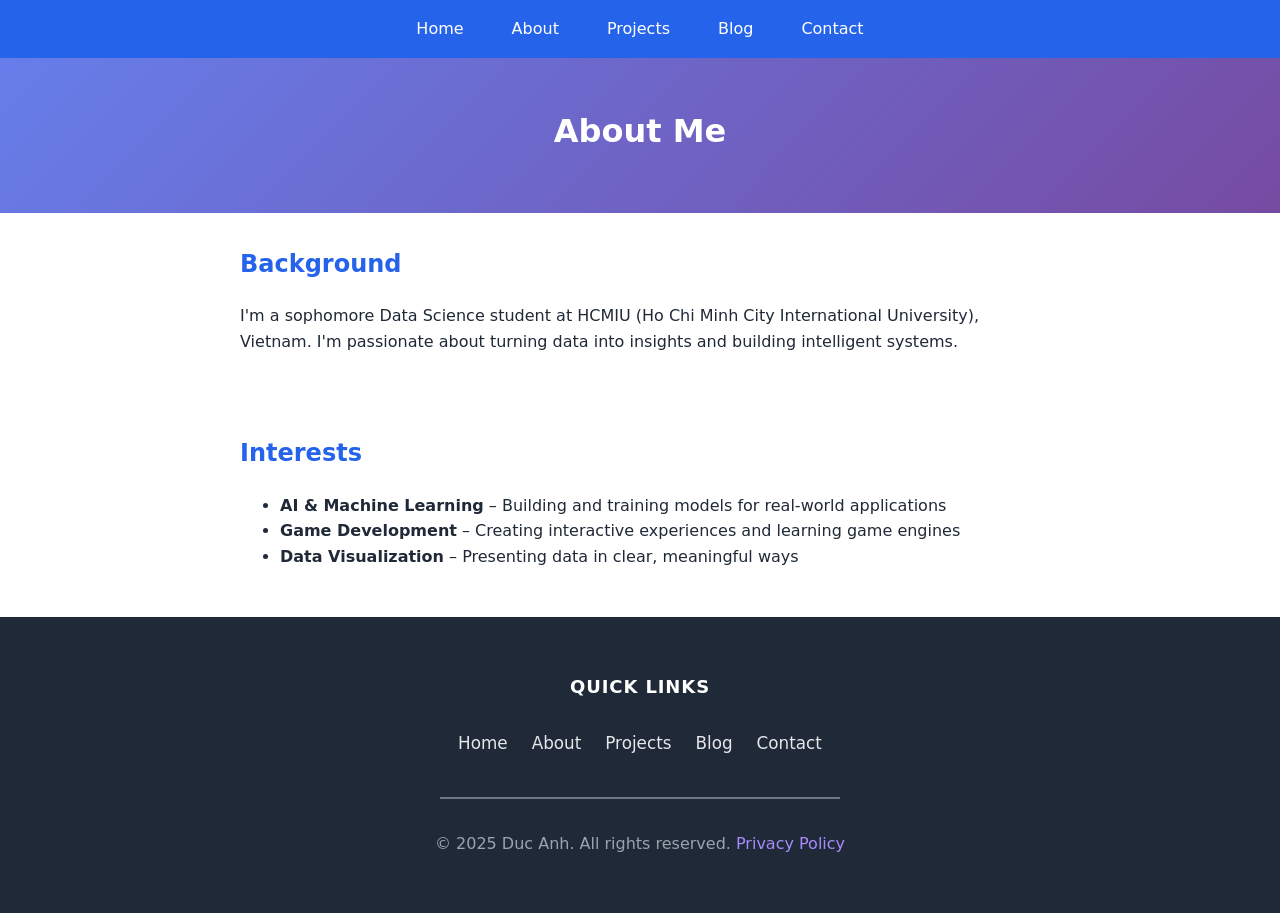
==== about.html @ 8f4af51a "Add portfolio site pages, styles, and requirements update Made-with: Cursor" ====
<!DOCTYPE html>
<html lang="en">
<head>
    <meta charset="UTF-8">
    <meta name="viewport" content="width=device-width, initial-scale=1.0">
    <meta name="description" content="About Duc Anh - Data Science student, background and interests">
    <title>About | Duc Anh</title>
    <link rel="stylesheet" href="css/style.css">
</head>
<body>
    <header>
        <nav aria-label="Main navigation">
            <ul>
                <li><a href="index.html">Home</a></li>
                <li><a href="about.html">About</a></li>
                <li><a href="projects.html">Projects</a></li>
                <li><a href="blog.html">Blog</a></li>
                <li><a href="contact.html">Contact</a></li>
            </ul>
        </nav>
    </header>
    <main>
        <section class="page-header" aria-labelledby="about-heading">
            <h1 id="about-heading">About Me</h1>
        </section>
        <section class="content-section" aria-labelledby="background-heading">
            <h2 id="background-heading">Background</h2>
            <p>I'm a sophomore Data Science student at HCMIU (Ho Chi Minh City International University), Vietnam. I'm passionate about turning data into insights and building intelligent systems.</p>
        </section>
        <section class="content-section" aria-labelledby="interests-heading">
            <h2 id="interests-heading">Interests</h2>
            <ul>
                <li><strong>AI & Machine Learning</strong> – Building and training models for real-world applications</li>
                <li><strong>Game Development</strong> – Creating interactive experiences and learning game engines</li>
                <li><strong>Data Visualization</strong> – Presenting data in clear, meaningful ways</li>
            </ul>
        </section>
    </main>
    <footer>
        <p class="footer-title">Quick Links</p>
        <div class="footer-links">
            <a href="index.html">Home</a>
            <a href="about.html">About</a>
            <a href="projects.html">Projects</a>
            <a href="blog.html">Blog</a>
            <a href="contact.html">Contact</a>
        </div>
        <hr class="footer-divider">
        <p class="footer-copy">&copy; 2025 Duc Anh. All rights reserved. <a href="policy.html">Privacy Policy</a></p>
    </footer>
</body>
</html>
---- css/style.css ----
/* ==========================================================================
   Duc Anh Portfolio - Refactored Styles
   Structure: Variables | Base | Layout | Components | Responsive
   ========================================================================== */

/* --------------------------------------------------------------------------
   1. CSS Variables
   -------------------------------------------------------------------------- */
:root {
  --color-primary: #2563eb;
  --color-accent: #7c3aed;
  --color-accent-dark: #6d28d9;
  --color-accent-light: #a78bfa;
  --color-text: #1f2937;
  --color-text-muted: #6b7280;
  --color-text-light: #9ca3af;
  --color-bg: #ffffff;
  --color-bg-muted: #f9fafb;
  --color-bg-soft: #fafafa;
  --color-bg-border: #f3f4f6;
  --color-border: #e5e7eb;
  --color-footer: #e5e7eb;
  --font-size-base: 16px;
  --font-size-sm: 0.9rem;
  --font-size-xs: 0.8rem;
  --radius-sm: 0.25rem;
  --radius-md: 0.5rem;
  --radius-lg: 1rem;
  --shadow-sm: 0 1px 3px rgba(0, 0, 0, 0.1);
  --shadow-md: 0 4px 6px -1px rgba(0, 0, 0, 0.1), 0 2px 4px -2px rgba(0, 0, 0, 0.1);
  --shadow-accent: 0 1px 3px rgba(124, 58, 237, 0.3);
  --gradient-hero: linear-gradient(135deg, #667eea 0%, #764ba2 100%);
}

/* --------------------------------------------------------------------------
   2. Base
   -------------------------------------------------------------------------- */
body {
  font-family: system-ui, sans-serif;
  font-size: var(--font-size-base);
  color: var(--color-text);
  line-height: 1.6;
  margin: 0;
  min-height: 100vh;
  display: flex;
  flex-direction: column;
}

main {
  flex: 1;
}

/* --------------------------------------------------------------------------
   3. Layout - Header & Navigation
   -------------------------------------------------------------------------- */
header {
  position: sticky;
  top: 0;
  z-index: 1000;
  background: var(--color-primary);
  padding: 1rem 2rem;
}

nav ul {
  list-style: none;
  margin: 0;
  padding: 0;
  display: flex;
  flex-wrap: wrap;
  gap: 1rem;
  justify-content: center;
}

nav a {
  color: white;
  text-decoration: none;
  padding: 0.5rem 1rem;
}

nav a:hover,
nav a:focus {
  text-decoration: underline;
  outline: 2px solid white;
}

/* --------------------------------------------------------------------------
   4. Layout - Footer
   -------------------------------------------------------------------------- */
footer {
  margin-top: auto;
  padding: 3.5rem 2rem;
  background: var(--color-text);
  color: var(--color-footer);
  text-align: center;
}

.footer-title {
  font-size: 1.125rem;
  font-weight: 600;
  color: white;
  margin: 0 0 1.25rem;
  letter-spacing: 0.05em;
  text-transform: uppercase;
}

.footer-links {
  list-style: none;
  margin: 0 0 2rem;
  padding: 0;
  display: flex;
  flex-wrap: wrap;
  gap: 1.5rem;
  justify-content: center;
}

.footer-links a {
  color: var(--color-footer);
  text-decoration: none;
  font-size: 1.05rem;
  padding: 0.5rem 0;
  font-weight: 500;
}

.footer-links a:hover,
.footer-links a:focus {
  color: white;
  text-decoration: underline;
  outline: 2px solid var(--color-footer);
}

.footer-divider,
hr.footer-divider {
  border: none;
  width: 80%;
  max-width: 400px;
  height: 2px;
  background: rgba(229, 231, 235, 0.4);
  margin: 0 auto 2rem;
}

.footer-copy {
  font-size: 1rem;
  margin: 0;
  color: var(--color-text-light);
  line-height: 1.6;
}

.footer-copy a {
  color: var(--color-accent-light);
  text-decoration: none;
  font-weight: 500;
}

.footer-copy a:hover,
.footer-copy a:focus {
  text-decoration: underline;
  outline: 2px solid var(--color-accent-light);
}

/* --------------------------------------------------------------------------
   5. Components - Home Page
   -------------------------------------------------------------------------- */
.hero {
  text-align: center;
  padding: 4rem 2rem;
  background: var(--gradient-hero);
  color: white;
}

.hero h1 {
  font-size: 2.5rem;
  margin-bottom: 0.5rem;
}

.cta-button {
  display: inline-block;
  margin-top: 1rem;
  padding: 0.75rem 1.5rem;
  background: white;
  color: var(--color-primary);
  text-decoration: none;
  border-radius: var(--radius-md);
}

.cta-button:hover,
.cta-button:focus {
  opacity: 0.9;
  outline: 2px solid white;
}

.intro {
  max-width: 800px;
  margin: 0 auto;
  padding: 3rem 2rem;
}

.quick-links ul {
  list-style: none;
  padding: 0;
  display: flex;
  flex-wrap: wrap;
  gap: 1rem;
  justify-content: center;
}

.quick-links a {
  padding: 0.5rem 1rem;
  background: var(--color-primary);
  color: white;
  text-decoration: none;
  border-radius: var(--radius-sm);
}

.quick-links a:hover,
.quick-links a:focus {
  opacity: 0.9;
  outline: 2px solid var(--color-primary);
}

/* --------------------------------------------------------------------------
   6. Components - Page Header (shared)
   -------------------------------------------------------------------------- */
.page-header {
  text-align: center;
  padding: 3rem 2rem;
  background: var(--gradient-hero);
  color: white;
}

.page-header h1 {
  margin: 0 0 0.5rem;
  font-size: 2rem;
}

.page-header p {
  margin: 0;
  opacity: 0.95;
}

.content-section {
  max-width: 800px;
  margin: 0 auto;
  padding: 2rem;
}

.content-section h2 {
  color: var(--color-primary);
  margin-top: 0;
}

/* --------------------------------------------------------------------------
   7. Components - Portfolio & Projects
   -------------------------------------------------------------------------- */
.projects-grid {
  display: grid;
  grid-template-columns: repeat(auto-fit, minmax(280px, 1fr));
  gap: 1.5rem;
  max-width: 1000px;
  margin: 0 auto;
  padding: 2rem;
}

.project-card {
  border: 1px solid var(--color-border);
  border-radius: var(--radius-md);
  padding: 1.5rem;
  background: white;
  box-shadow: var(--shadow-sm);
}

.project-card h2 {
  margin-top: 0;
  font-size: 1.25rem;
}

.project-card a {
  color: var(--color-primary);
  text-decoration: none;
}

.project-card a:hover,
.project-card a:focus {
  text-decoration: underline;
  outline: 2px solid var(--color-primary);
}

/* Portfolio section */
.portfolio-section,
.portfolio-preview {
  text-align: center;
  padding: 3rem 2rem 4rem;
}

.portfolio-section h1,
.portfolio-preview h2 {
  font-size: 2.25rem;
  color: var(--color-text);
  margin: 0 0 0.75rem;
}

.portfolio-subtitle {
  max-width: 600px;
  margin: 0 auto 2.5rem;
  color: var(--color-text-muted);
  font-size: 1rem;
  line-height: 1.6;
}

.portfolio-grid {
  grid-template-columns: repeat(3, 1fr);
  max-width: 1100px;
}

.portfolio-card {
  padding: 0;
  overflow: hidden;
  box-shadow: var(--shadow-md);
}

.portfolio-card figure {
  margin: 0;
  overflow: hidden;
  border-radius: var(--radius-md) var(--radius-md) 0 0;
}

.portfolio-card img {
  display: block;
  width: 100%;
  height: auto;
  aspect-ratio: 400 / 250;
  object-fit: cover;
}

.portfolio-card .project-category {
  display: block;
  margin: 1rem 1.25rem 0.25rem;
  font-size: 0.75rem;
  font-weight: 600;
  letter-spacing: 0.05em;
  color: var(--color-text-muted);
  text-transform: uppercase;
}

.portfolio-card h2 {
  margin: 0 1.25rem 0.5rem;
  font-size: 1.125rem;
  font-weight: 700;
  color: var(--color-text);
}

.portfolio-card p {
  margin: 0 1.25rem 1rem;
  font-size: var(--font-size-sm);
  color: var(--color-text-muted);
  line-height: 1.5;
}

.case-study-btn {
  display: inline-block;
  margin: 0 1.25rem 1.25rem;
  padding: 0.5rem 1rem;
  background: var(--color-accent-light);
  color: white;
  text-decoration: none;
  border-radius: var(--radius-md);
  font-size: var(--font-size-sm);
  font-weight: 500;
  box-shadow: var(--shadow-accent);
}

.case-study-btn:hover,
.case-study-btn:focus {
  background: var(--color-accent);
  outline: 2px solid var(--color-accent);
}

.more-projects-wrap {
  margin-top: 2.5rem;
  text-align: center;
}

.more-projects-btn {
  display: inline-block;
  padding: 0.75rem 2rem;
  background: var(--color-accent);
  color: white;
  text-decoration: none;
  border-radius: var(--radius-md);
  font-weight: 600;
  box-shadow: 0 4px 6px -1px rgba(124, 58, 237, 0.3);
}

.more-projects-btn:hover,
.more-projects-btn:focus {
  background: var(--color-accent-dark);
  outline: 2px solid var(--color-accent);
}

/* --------------------------------------------------------------------------
   8. Components - Blog
   -------------------------------------------------------------------------- */
.blog-list {
  max-width: 800px;
  margin: 0 auto;
  padding: 2rem;
}

.blog-preview {
  border-bottom: 1px solid var(--color-border);
  padding: 1.5rem 0;
}

.blog-preview:last-child {
  border-bottom: none;
}

.post-meta {
  color: var(--color-text-muted);
  font-size: var(--font-size-sm);
  margin: 0.25rem 0 0.5rem;
}

.read-more {
  color: var(--color-primary);
  text-decoration: none;
}

.read-more:hover,
.read-more:focus {
  text-decoration: underline;
  outline: 2px solid var(--color-primary);
}

.blog-post {
  max-width: 700px;
  margin: 0 auto;
  padding: 2rem;
}

.blog-post h1 {
  margin-top: 0;
}

/* --------------------------------------------------------------------------
   9. Components - Policy
   -------------------------------------------------------------------------- */
.policy-content {
  max-width: 700px;
  margin: 0 auto;
  padding: 2rem;
}

.policy-content h2 {
  color: var(--color-primary);
  margin-top: 2rem;
}

.policy-content h2:first-of-type {
  margin-top: 0;
}

/* --------------------------------------------------------------------------
   10. Components - Contact Page
   -------------------------------------------------------------------------- */
.contact-page {
  padding: 2rem;
  background: var(--color-bg-muted);
}

.contact-card {
  max-width: 1000px;
  margin: 0 auto;
  background: white;
  border-radius: var(--radius-lg);
  box-shadow: var(--shadow-md);
  overflow: hidden;
}

.contact-layout {
  display: grid;
  grid-template-columns: 1fr 1.2fr;
  gap: 0;
}

.contact-info {
  padding: 2.5rem;
  background: var(--color-bg-soft);
}

.contact-info h2 {
  font-size: 1.5rem;
  margin: 0 0 0.75rem;
  color: var(--color-text);
}

.contact-info > p,
.contact-form-wrap > p {
  color: var(--color-text-muted);
  font-size: 0.95rem;
  margin: 0 0 1.5rem;
  line-height: 1.6;
}

.contact-block {
  display: flex;
  align-items: flex-start;
  gap: 1rem;
  padding: 1rem;
  background: var(--color-bg-border);
  border-radius: var(--radius-md);
  margin-bottom: 1rem;
  box-shadow: 0 1px 2px rgba(0, 0, 0, 0.05);
}

.contact-block:last-of-type {
  margin-bottom: 2rem;
}

.contact-icon {
  width: 2.5rem;
  height: 2.5rem;
  min-width: 2.5rem;
  background: var(--color-accent);
  border-radius: var(--radius-md);
  display: flex;
  align-items: center;
  justify-content: center;
  color: white;
  font-size: 1rem;
}

.contact-block span {
  display: block;
  font-size: var(--font-size-xs);
  color: var(--color-text-muted);
  margin-bottom: 0.25rem;
}

.contact-block strong {
  color: var(--color-text);
}

.contact-social {
  display: flex;
  gap: 0.5rem;
  flex-wrap: wrap;
}

.contact-social a {
  width: 2.5rem;
  height: 2.5rem;
  border-radius: 50%;
  background: var(--color-border);
  color: var(--color-text);
  display: flex;
  align-items: center;
  justify-content: center;
  text-decoration: none;
  font-size: var(--font-size-sm);
  font-weight: 600;
}

.contact-social a:first-child {
  background: var(--color-accent);
  color: white;
}

.contact-social a:hover,
.contact-social a:focus {
  background: var(--color-accent);
  color: white;
  outline: 2px solid var(--color-accent);
}

.contact-form-wrap {
  padding: 2.5rem;
}

/* Contact form - shared form styles */
.contact-form .form-row {
  display: grid;
  grid-template-columns: 1fr 1fr;
  gap: 1.5rem;
}

.contact-form .form-row.single,
.contact-form .form-row.form-row-single {
  grid-template-columns: 1fr;
}

.contact-form .form-row-half {
  grid-template-columns: 1fr 1fr;
}

.contact-form .form-group,
.contact-form .form-field {
  margin-bottom: 1.5rem;
}

.contact-form .form-group label,
.contact-form .form-field label {
  display: block;
  font-size: var(--font-size-sm);
  color: var(--color-text-muted);
  margin-bottom: 0.5rem;
}

.contact-form .form-group input,
.contact-form .form-group select,
.contact-form .form-group textarea,
.contact-form .form-field input,
.contact-form .form-field textarea {
  width: 100%;
  padding: 0.5rem 0;
  font-size: 1rem;
  border: none;
  border-bottom: 2px solid var(--color-border);
  background: transparent;
  transition: border-color 0.2s;
}

.contact-form .form-group input:focus,
.contact-form .form-group select:focus,
.contact-form .form-group textarea:focus,
.contact-form .form-field input:focus,
.contact-form .form-field textarea:focus {
  outline: none;
  border-bottom-color: var(--color-accent);
}

.contact-form .form-group textarea,
.contact-form .form-field textarea {
  min-height: 100px;
  resize: vertical;
}

.contact-form .form-field.form-inline,
.contact-form .form-group.form-inline {
  display: flex;
  gap: 1rem;
  flex-wrap: wrap;
  margin-bottom: 1rem;
}

.contact-form .form-inline label {
  display: inline-flex;
  align-items: center;
  gap: 0.5rem;
  margin-bottom: 0;
}

.contact-form .form-extra {
  margin-top: 2rem;
  padding-top: 1.5rem;
  border-top: 1px solid var(--color-border);
}

.contact-form .form-extra .form-row {
  margin-bottom: 1rem;
}

.contact-form .form-actions {
  margin-top: 1.5rem;
  display: flex;
  gap: 1rem;
}

.contact-form .btn-submit,
.contact-form .submit-btn {
  display: inline-flex;
  align-items: center;
  gap: 0.5rem;
  padding: 0.75rem 1.5rem;
  background: var(--color-accent);
  color: white;
  border: none;
  border-radius: var(--radius-md);
  font-size: 1rem;
  font-weight: 600;
  cursor: pointer;
}

.contact-form .btn-submit:hover,
.contact-form .btn-submit:focus,
.contact-form .submit-btn:hover,
.contact-form .submit-btn:focus {
  background: var(--color-accent-dark);
  outline: 2px solid var(--color-accent);
}

.contact-form .btn-arrow {
  font-size: 0.75rem;
}

.contact-form button[type="reset"] {
  padding: 0.75rem 1.5rem;
  background: var(--color-border);
  border: none;
  border-radius: var(--radius-md);
  cursor: pointer;
}

/* --------------------------------------------------------------------------
   11. Responsive
   -------------------------------------------------------------------------- */
@media (max-width: 768px) {
  nav ul {
    flex-direction: column;
    align-items: center;
  }

  .hero h1 {
    font-size: 1.75rem;
  }

  .projects-grid,
  .portfolio-grid {
    grid-template-columns: 1fr;
  }

  .contact-layout {
    grid-template-columns: 1fr;
  }
}
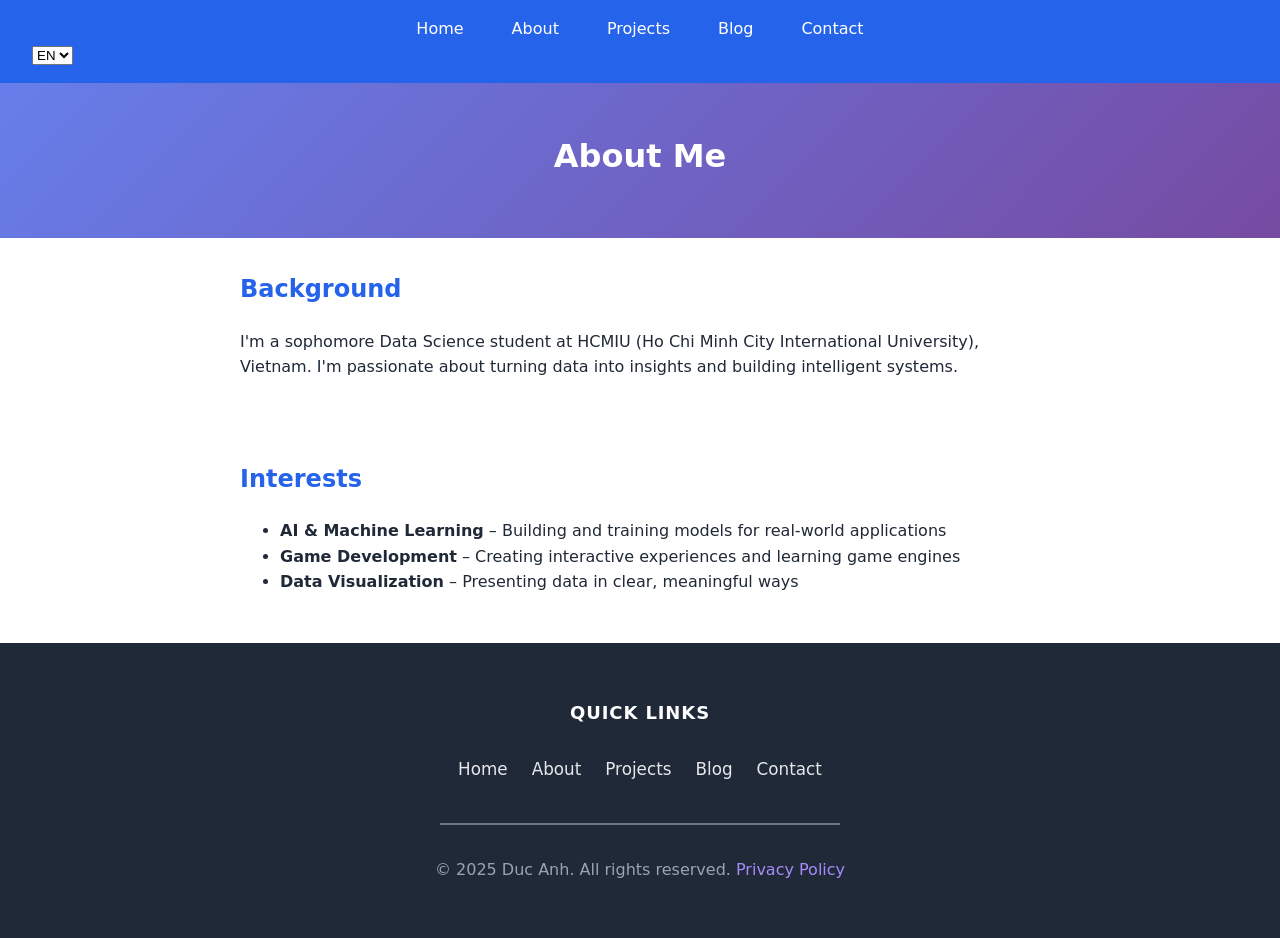
==== commit 81f4d6ba: "Add i18n support and shared nav rendering Introduce EN/VI translation dictionaries and a shared js/m" ====
--- a/about.html
+++ b/about.html
@@ -10,43 +10,53 @@
 <body>
     <header>
         <nav aria-label="Main navigation">
-            <ul>
-                <li><a href="index.html">Home</a></li>
-                <li><a href="about.html">About</a></li>
-                <li><a href="projects.html">Projects</a></li>
-                <li><a href="blog.html">Blog</a></li>
-                <li><a href="contact.html">Contact</a></li>
-            </ul>
+            <ul id="nav-container"></ul>
+            <div class="lang-switch">
+                <select id="lang-select" data-i18n-aria-label="common.language">
+                    <option value="en">EN</option>
+                    <option value="vi">VI</option>
+                </select>
+            </div>
+            <noscript>
+                <ul>
+                    <li><a href="index.html">Home</a></li>
+                    <li><a href="about.html">About</a></li>
+                    <li><a href="projects.html">Projects</a></li>
+                    <li><a href="blog.html">Blog</a></li>
+                    <li><a href="contact.html">Contact</a></li>
+                </ul>
+            </noscript>
         </nav>
     </header>
     <main>
         <section class="page-header" aria-labelledby="about-heading">
-            <h1 id="about-heading">About Me</h1>
+            <h1 id="about-heading" data-i18n="about.title">About Me</h1>
         </section>
         <section class="content-section" aria-labelledby="background-heading">
-            <h2 id="background-heading">Background</h2>
-            <p>I'm a sophomore Data Science student at HCMIU (Ho Chi Minh City International University), Vietnam. I'm passionate about turning data into insights and building intelligent systems.</p>
+            <h2 id="background-heading" data-i18n="about.backgroundTitle">Background</h2>
+            <p data-i18n="about.backgroundText">I'm a sophomore Data Science student at HCMIU (Ho Chi Minh City International University), Vietnam. I'm passionate about turning data into insights and building intelligent systems.</p>
         </section>
         <section class="content-section" aria-labelledby="interests-heading">
-            <h2 id="interests-heading">Interests</h2>
+            <h2 id="interests-heading" data-i18n="about.interestsTitle">Interests</h2>
             <ul>
-                <li><strong>AI & Machine Learning</strong> – Building and training models for real-world applications</li>
-                <li><strong>Game Development</strong> – Creating interactive experiences and learning game engines</li>
-                <li><strong>Data Visualization</strong> – Presenting data in clear, meaningful ways</li>
+                <li><strong data-i18n="about.interestAiTitle">AI & Machine Learning</strong> – <span data-i18n="about.interestAiText">Building and training models for real-world applications</span></li>
+                <li><strong data-i18n="about.interestGameTitle">Game Development</strong> – <span data-i18n="about.interestGameText">Creating interactive experiences and learning game engines</span></li>
+                <li><strong data-i18n="about.interestVizTitle">Data Visualization</strong> – <span data-i18n="about.interestVizText">Presenting data in clear, meaningful ways</span></li>
             </ul>
         </section>
     </main>
     <footer>
-        <p class="footer-title">Quick Links</p>
+        <p class="footer-title" data-i18n="common.quickLinks">Quick Links</p>
         <div class="footer-links">
-            <a href="index.html">Home</a>
-            <a href="about.html">About</a>
-            <a href="projects.html">Projects</a>
-            <a href="blog.html">Blog</a>
-            <a href="contact.html">Contact</a>
+            <a href="index.html" data-i18n="nav.home">Home</a>
+            <a href="about.html" data-i18n="nav.about">About</a>
+            <a href="projects.html" data-i18n="nav.projects">Projects</a>
+            <a href="blog.html" data-i18n="nav.blog">Blog</a>
+            <a href="contact.html" data-i18n="nav.contact">Contact</a>
         </div>
         <hr class="footer-divider">
-        <p class="footer-copy">&copy; 2025 Duc Anh. All rights reserved. <a href="policy.html">Privacy Policy</a></p>
+        <p class="footer-copy">&copy; 2025 Duc Anh. <span data-i18n="common.allRightsReserved">All rights reserved.</span> <a href="policy.html" data-i18n="common.privacyPolicy">Privacy Policy</a></p>
     </footer>
+    <script src="js/main.js"></script>
 </body>
 </html>
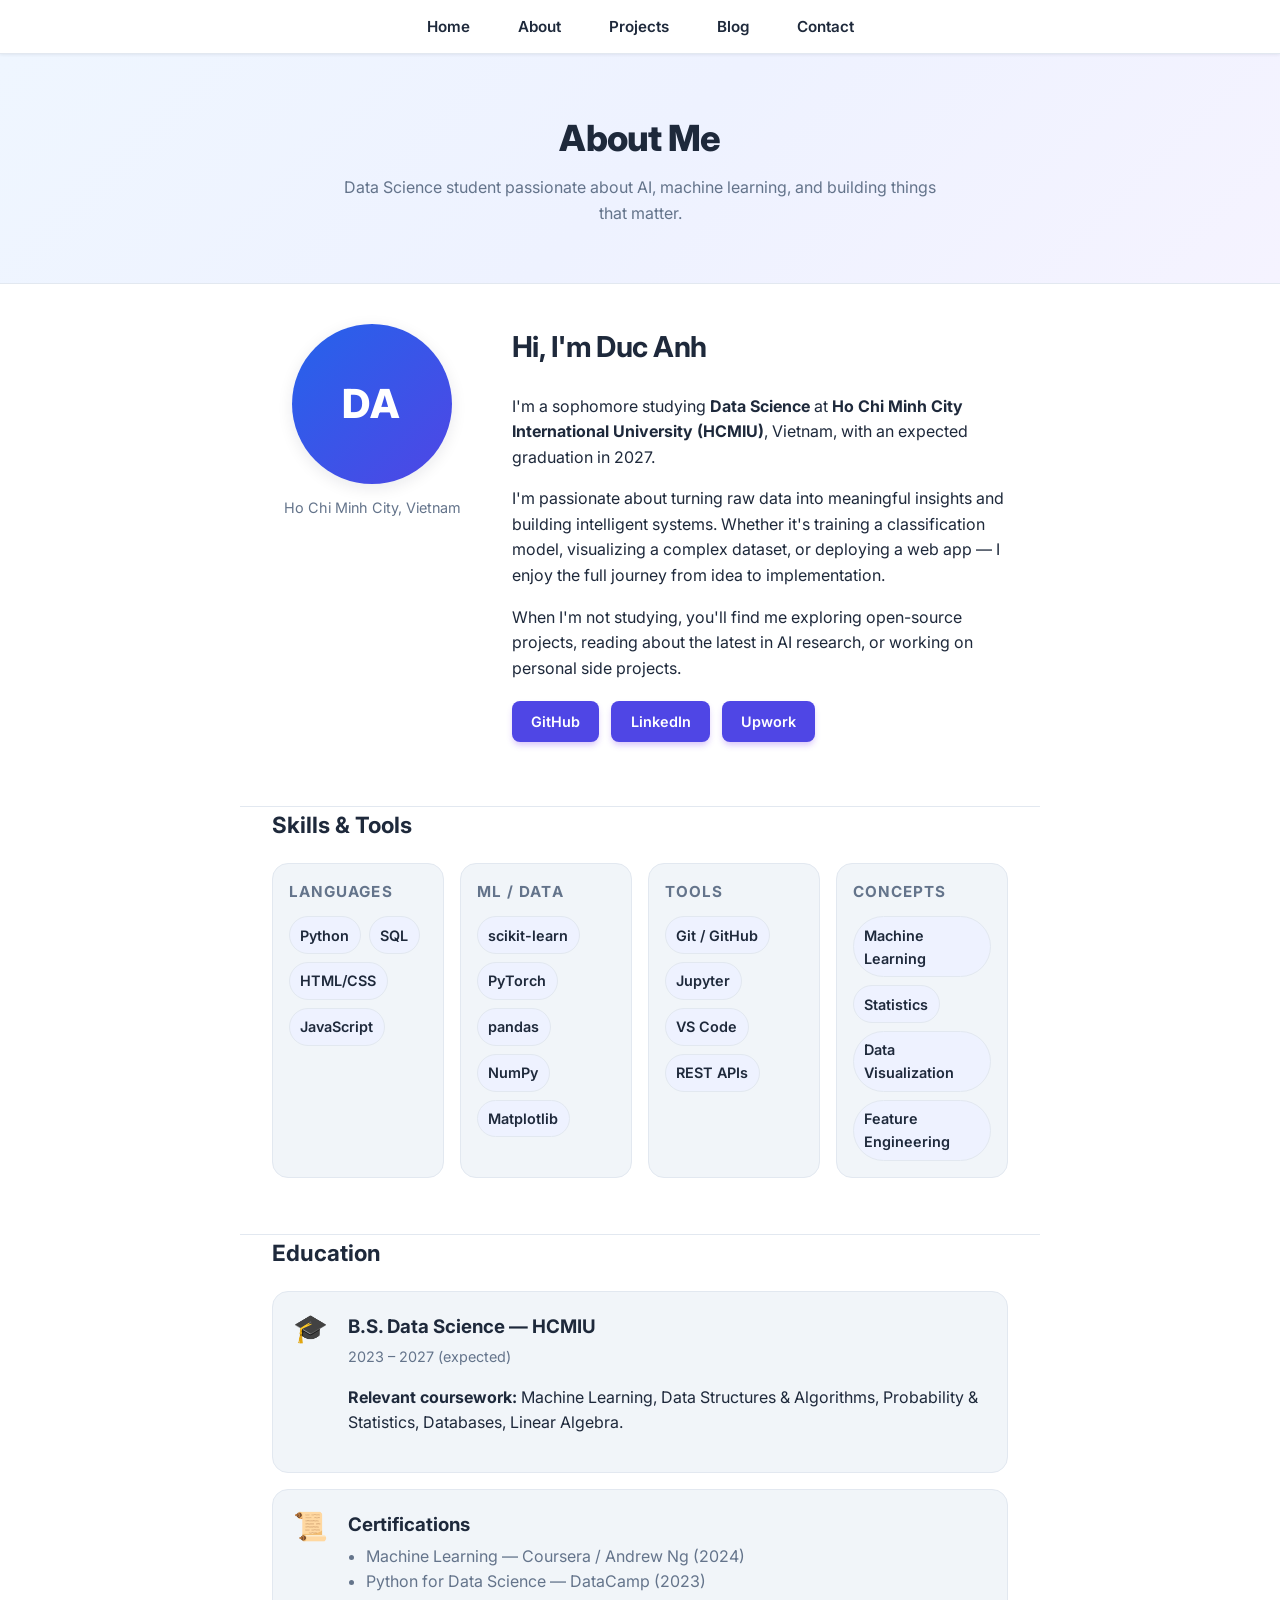
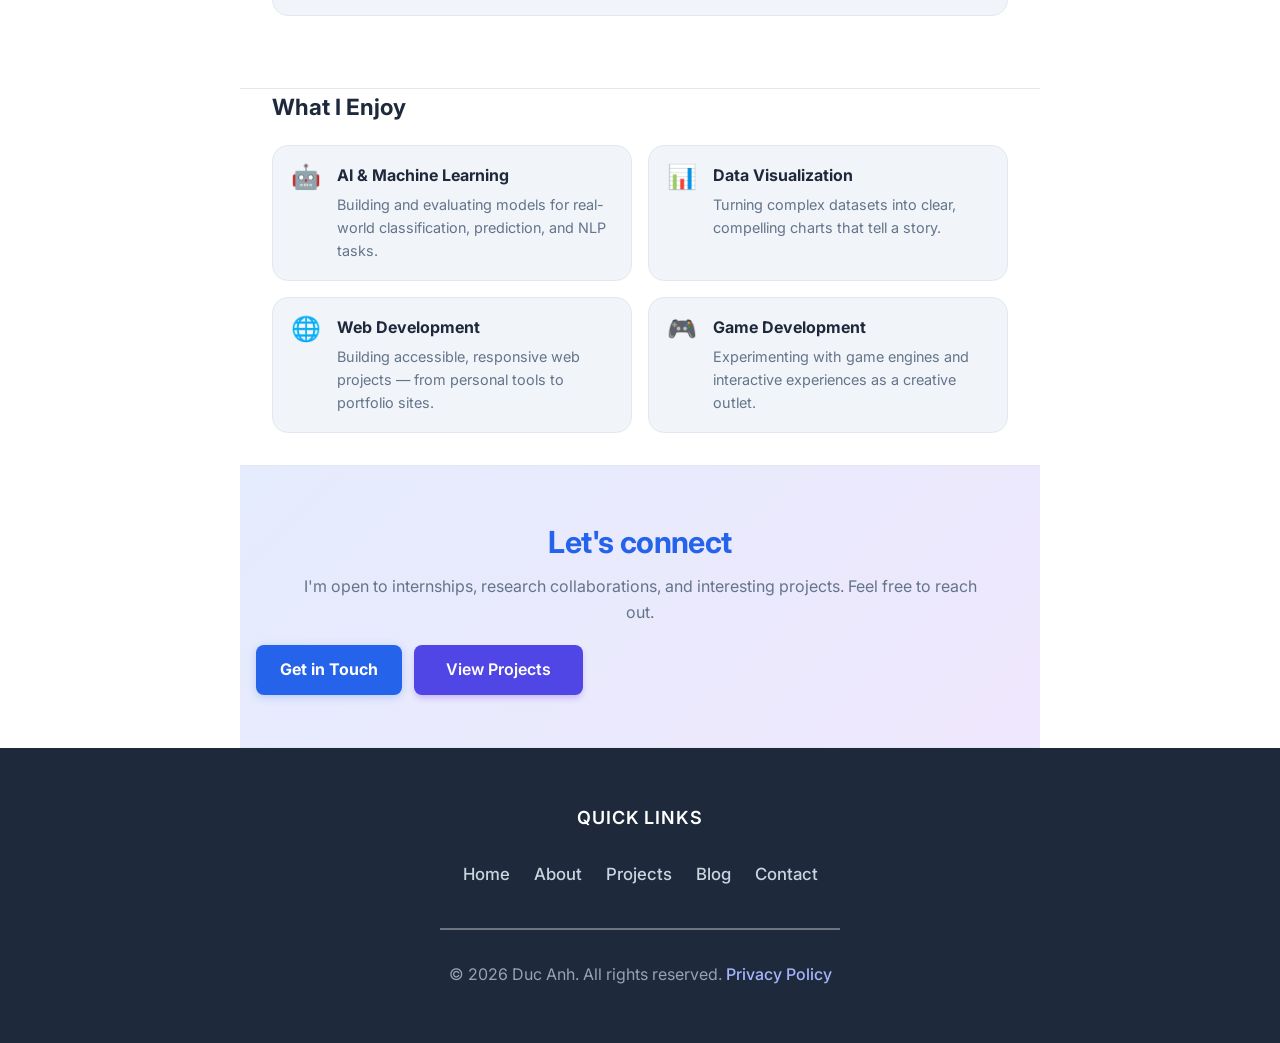
==== commit 366b2457: "feat: Implement a new design system with a dedicated stylesheet, update header navigation, and add a" ====
--- a/about.html
+++ b/about.html
@@ -3,7 +3,7 @@
 <head>
     <meta charset="UTF-8">
     <meta name="viewport" content="width=device-width, initial-scale=1.0">
-    <meta name="description" content="About Duc Anh - Data Science student, background and interests">
+    <meta name="description" content="About Duc Anh - Data Science student at HCMIU, Vietnam. Background, skills, and interests.">
     <title>About | Duc Anh</title>
     <link rel="stylesheet" href="css/style.css">
 </head>
@@ -11,12 +11,6 @@
     <header>
         <nav aria-label="Main navigation">
             <ul id="nav-container"></ul>
-            <div class="lang-switch">
-                <select id="lang-select" data-i18n-aria-label="common.language">
-                    <option value="en">EN</option>
-                    <option value="vi">VI</option>
-                </select>
-            </div>
             <noscript>
                 <ul>
                     <li><a href="index.html">Home</a></li>
@@ -28,34 +22,161 @@
             </noscript>
         </nav>
     </header>
+
     <main>
+        <!-- PAGE HEADER -->
         <section class="page-header" aria-labelledby="about-heading">
-            <h1 id="about-heading" data-i18n="about.title">About Me</h1>
+            <h1 id="about-heading">About Me</h1>
+            <p>Data Science student passionate about AI, machine learning, and building things that matter.</p>
         </section>
-        <section class="content-section" aria-labelledby="background-heading">
-            <h2 id="background-heading" data-i18n="about.backgroundTitle">Background</h2>
-            <p data-i18n="about.backgroundText">I'm a sophomore Data Science student at HCMIU (Ho Chi Minh City International University), Vietnam. I'm passionate about turning data into insights and building intelligent systems.</p>
+
+        <!-- INTRO WITH PHOTO -->
+        <section class="about-intro content-section" aria-labelledby="intro-heading">
+            <div class="about-intro-grid">
+                <div class="about-photo-wrap">
+                    <div class="about-photo-placeholder" aria-label="Profile photo placeholder">
+                        <span class="about-photo-initials">DA</span>
+                    </div>
+                    <p class="about-photo-caption">Ho Chi Minh City, Vietnam</p>
+                </div>
+                <div class="about-intro-text">
+                    <h2 id="intro-heading">Hi, I'm Duc Anh</h2>
+                    <p>I'm a sophomore studying <strong>Data Science</strong> at <strong>Ho Chi Minh City International University (HCMIU)</strong>, Vietnam, with an expected graduation in 2027.</p>
+                    <p>I'm passionate about turning raw data into meaningful insights and building intelligent systems. Whether it's training a classification model, visualizing a complex dataset, or deploying a web app — I enjoy the full journey from idea to implementation.</p>
+                    <p>When I'm not studying, you'll find me exploring open-source projects, reading about the latest in AI research, or working on personal side projects.</p>
+                    <div class="about-cta-links">
+                        <a href="https://github.com/ducanh0405" class="more-projects-btn" rel="noopener" target="_blank">GitHub</a>
+                        <a href="https://www.linkedin.com/in/đức-anh-ngô-linked/" class="more-projects-btn" rel="noopener" target="_blank">LinkedIn</a>
+                        <a href="https://www.upwork.com/freelancers/~01354c12dca3193b0a?mp_source=share" class="more-projects-btn" rel="noopener" target="_blank">Upwork</a>
+                    </div>
+                </div>
+            </div>
         </section>
-        <section class="content-section" aria-labelledby="interests-heading">
-            <h2 id="interests-heading" data-i18n="about.interestsTitle">Interests</h2>
-            <ul>
-                <li><strong data-i18n="about.interestAiTitle">AI & Machine Learning</strong> – <span data-i18n="about.interestAiText">Building and training models for real-world applications</span></li>
-                <li><strong data-i18n="about.interestGameTitle">Game Development</strong> – <span data-i18n="about.interestGameText">Creating interactive experiences and learning game engines</span></li>
-                <li><strong data-i18n="about.interestVizTitle">Data Visualization</strong> – <span data-i18n="about.interestVizText">Presenting data in clear, meaningful ways</span></li>
+
+        <!-- SKILLS -->
+        <section class="about-skills-section content-section" aria-labelledby="skills-about-heading">
+            <h2 id="skills-about-heading">Skills &amp; Tools</h2>
+            <div class="about-skills-grid">
+                <div class="about-skill-block">
+                    <h3>Languages</h3>
+                    <ul class="chip-list">
+                        <li>Python</li>
+                        <li>SQL</li>
+                        <li>HTML/CSS</li>
+                        <li>JavaScript</li>
+                    </ul>
+                </div>
+                <div class="about-skill-block">
+                    <h3>ML / Data</h3>
+                    <ul class="chip-list">
+                        <li>scikit-learn</li>
+                        <li>PyTorch</li>
+                        <li>pandas</li>
+                        <li>NumPy</li>
+                        <li>Matplotlib</li>
+                    </ul>
+                </div>
+                <div class="about-skill-block">
+                    <h3>Tools</h3>
+                    <ul class="chip-list">
+                        <li>Git / GitHub</li>
+                        <li>Jupyter</li>
+                        <li>VS Code</li>
+                        <li>REST APIs</li>
+                    </ul>
+                </div>
+                <div class="about-skill-block">
+                    <h3>Concepts</h3>
+                    <ul class="chip-list">
+                        <li>Machine Learning</li>
+                        <li>Statistics</li>
+                        <li>Data Visualization</li>
+                        <li>Feature Engineering</li>
+                    </ul>
+                </div>
+            </div>
+        </section>
+
+        <!-- EDUCATION -->
+        <section class="about-education-section content-section" aria-labelledby="edu-heading">
+            <h2 id="edu-heading">Education</h2>
+            <div class="about-edu-card">
+                <div class="about-edu-icon">🎓</div>
+                <div>
+                    <h3>B.S. Data Science — HCMIU</h3>
+                    <p class="timeline-meta">2023 – 2027 (expected)</p>
+                    <p><strong>Relevant coursework:</strong> Machine Learning, Data Structures &amp; Algorithms, Probability &amp; Statistics, Databases, Linear Algebra.</p>
+                </div>
+            </div>
+            <div class="about-edu-card">
+                <div class="about-edu-icon">📜</div>
+                <div>
+                    <h3>Certifications</h3>
+                    <ul class="link-list">
+                        <li>Machine Learning — Coursera / Andrew Ng (2024)</li>
+                        <li>Python for Data Science — DataCamp (2023)</li>
+                    </ul>
+                </div>
+            </div>
+        </section>
+
+        <!-- INTERESTS -->
+        <section class="about-interests-section content-section" aria-labelledby="interests-heading">
+            <h2 id="interests-heading">What I Enjoy</h2>
+            <ul class="about-interests-list">
+                <li>
+                    <span class="interest-icon">🤖</span>
+                    <div>
+                        <strong>AI &amp; Machine Learning</strong>
+                        <p>Building and evaluating models for real-world classification, prediction, and NLP tasks.</p>
+                    </div>
+                </li>
+                <li>
+                    <span class="interest-icon">📊</span>
+                    <div>
+                        <strong>Data Visualization</strong>
+                        <p>Turning complex datasets into clear, compelling charts that tell a story.</p>
+                    </div>
+                </li>
+                <li>
+                    <span class="interest-icon">🌐</span>
+                    <div>
+                        <strong>Web Development</strong>
+                        <p>Building accessible, responsive web projects — from personal tools to portfolio sites.</p>
+                    </div>
+                </li>
+                <li>
+                    <span class="interest-icon">🎮</span>
+                    <div>
+                        <strong>Game Development</strong>
+                        <p>Experimenting with game engines and interactive experiences as a creative outlet.</p>
+                    </div>
+                </li>
             </ul>
         </section>
+
+        <!-- CTA -->
+        <section class="contact-cta content-section" aria-labelledby="cta-heading">
+            <h2 id="cta-heading">Let's connect</h2>
+            <p>I'm open to internships, research collaborations, and interesting projects. Feel free to reach out.</p>
+            <div class="hero-actions">
+                <a href="contact.html" class="cta-button" style="background:var(--color-primary);color:#fff;">Get in Touch</a>
+                <a href="projects.html" class="more-projects-btn">View Projects</a>
+            </div>
+        </section>
     </main>
+
     <footer>
-        <p class="footer-title" data-i18n="common.quickLinks">Quick Links</p>
+        <p class="footer-title">Quick Links</p>
         <div class="footer-links">
-            <a href="index.html" data-i18n="nav.home">Home</a>
-            <a href="about.html" data-i18n="nav.about">About</a>
-            <a href="projects.html" data-i18n="nav.projects">Projects</a>
-            <a href="blog.html" data-i18n="nav.blog">Blog</a>
-            <a href="contact.html" data-i18n="nav.contact">Contact</a>
+            <a href="index.html">Home</a>
+            <a href="about.html">About</a>
+            <a href="projects.html">Projects</a>
+            <a href="blog.html">Blog</a>
+            <a href="contact.html">Contact</a>
         </div>
         <hr class="footer-divider">
-        <p class="footer-copy">&copy; 2025 Duc Anh. <span data-i18n="common.allRightsReserved">All rights reserved.</span> <a href="policy.html" data-i18n="common.privacyPolicy">Privacy Policy</a></p>
+        <p class="footer-copy">&copy; 2026 Duc Anh. <span>All rights reserved.</span> <a href="policy.html">Privacy Policy</a></p>
     </footer>
     <script src="js/main.js"></script>
 </body>
--- a/css/style.css
+++ b/css/style.css
@@ -1,3 +1,5 @@
+@import url('https://fonts.googleapis.com/css2?family=Inter:wght@400;500;600;700;800&display=swap');
+
 /* ==========================================================================
    Duc Anh Portfolio - Refactored Styles
    Structure: Variables | Base | Layout | Components | Responsive
@@ -7,36 +9,53 @@
    1. CSS Variables
    -------------------------------------------------------------------------- */
 :root {
-  --color-primary: #2563eb;
-  --color-accent: #7c3aed;
-  --color-accent-dark: #6d28d9;
-  --color-accent-light: #a78bfa;
-  --color-text: #1f2937;
-  --color-text-muted: #6b7280;
-  --color-text-light: #9ca3af;
-  --color-bg: #ffffff;
-  --color-bg-muted: #f9fafb;
-  --color-bg-soft: #fafafa;
-  --color-bg-border: #f3f4f6;
-  --color-border: #e5e7eb;
-  --color-footer: #e5e7eb;
+  /* Clean, readable light theme */
+  --color-primary: #2563eb;       /* strong blue */
+  --color-accent: #4f46e5;        /* indigo */
+  --color-accent-dark: #3730a3;
+  --color-accent-light: #a5b4fc;
+
+  --color-text: #1e293b;          /* slate-800 */
+  --color-text-muted: #64748b;    /* slate-500 */
+  --color-text-light: #94a3b8;    /* slate-400 */
+
+  --color-bg: #ffffff;            /* pure white */
+  --color-bg-muted: #f1f5f9;      /* slate-100 */
+  --color-bg-soft: #eef2ff;       /* indigo-50 */
+  --color-bg-border: #e2e8f0;     /* slate-200 */
+  --color-border: #e2e8f0;
+  --color-footer-bg: #1e293b;     /* slate-800 */
+  --color-footer-text: #cbd5e1;   /* slate-300 */
+
   --font-size-base: 16px;
   --font-size-sm: 0.9rem;
   --font-size-xs: 0.8rem;
   --radius-sm: 0.25rem;
   --radius-md: 0.5rem;
   --radius-lg: 1rem;
-  --shadow-sm: 0 1px 3px rgba(0, 0, 0, 0.1);
-  --shadow-md: 0 4px 6px -1px rgba(0, 0, 0, 0.1), 0 2px 4px -2px rgba(0, 0, 0, 0.1);
-  --shadow-accent: 0 1px 3px rgba(124, 58, 237, 0.3);
-  --gradient-hero: linear-gradient(135deg, #667eea 0%, #764ba2 100%);
+  --shadow-sm: 0 1px 3px rgba(15, 23, 42, 0.07);
+  --shadow-md: 0 4px 16px rgba(15, 23, 42, 0.09);
+  --shadow-accent: 0 1px 3px rgba(79, 70, 229, 0.25);
+
+  --gradient-hero: linear-gradient(135deg, #eff6ff 0%, #eef2ff 50%, #f5f3ff 100%);
 }
 
 /* --------------------------------------------------------------------------
    2. Base
    -------------------------------------------------------------------------- */
+*,
+*::before,
+*::after {
+  box-sizing: border-box;
+}
+
+html {
+  color-scheme: light;
+  scroll-behavior: smooth;
+}
+
 body {
-  font-family: system-ui, sans-serif;
+  font-family: 'Inter', system-ui, -apple-system, sans-serif;
   font-size: var(--font-size-base);
   color: var(--color-text);
   line-height: 1.6;
@@ -44,21 +63,70 @@
   min-height: 100vh;
   display: flex;
   flex-direction: column;
+  background: var(--color-bg);
 }
 
 main {
   flex: 1;
+}
+
+img {
+  max-width: 100%;
+  height: auto;
+}
+
+a {
+  color: inherit;
+}
+
+:focus-visible {
+  outline: 3px solid rgba(37, 99, 235, 0.55);
+  outline-offset: 2px;
+}
+
+.sr-only {
+  position: absolute;
+  width: 1px;
+  height: 1px;
+  padding: 0;
+  margin: -1px;
+  overflow: hidden;
+  clip: rect(0, 0, 0, 0);
+  white-space: nowrap;
+  border: 0;
+}
+
+.skip-link {
+  position: absolute;
+  left: 0.75rem;
+  top: 0.75rem;
+  z-index: 9999;
+  transform: translateY(-200%);
+  background: #fff;
+  color: var(--color-text);
+  border: 2px solid var(--color-border);
+  border-radius: var(--radius-md);
+  padding: 0.6rem 0.85rem;
+  text-decoration: none;
+  box-shadow: var(--shadow-sm);
+}
+
+.skip-link:focus {
+  transform: translateY(0);
 }
 
 /* --------------------------------------------------------------------------
    3. Layout - Header & Navigation
    -------------------------------------------------------------------------- */
-header {
+/* Legacy header styling (kept for other pages if needed) */
+header:not(.site-header) {
   position: sticky;
   top: 0;
   z-index: 1000;
-  background: var(--color-primary);
-  padding: 1rem 2rem;
+  background: #ffffff;
+  border-bottom: 1px solid var(--color-border);
+  padding: 0.85rem 2rem;
+  box-shadow: var(--shadow-sm);
 }
 
 nav ul {
@@ -72,15 +140,104 @@
 }
 
 nav a {
-  color: white;
+  color: var(--color-text);
   text-decoration: none;
   padding: 0.5rem 1rem;
+  font-weight: 600;
+  font-size: 0.95rem;
 }
 
 nav a:hover,
 nav a:focus {
+  color: var(--color-primary);
   text-decoration: underline;
-  outline: 2px solid white;
+}
+
+/* New header/nav used by `index.html` */
+.site-header {
+  position: sticky;
+  top: 0;
+  z-index: 1000;
+  background: rgba(255, 255, 255, 0.85);
+  backdrop-filter: blur(10px);
+  border-bottom: 1px solid var(--color-border);
+}
+
+.site-nav {
+  max-width: 1100px;
+  margin: 0 auto;
+  padding: 0.85rem 1rem;
+  display: flex;
+  align-items: center;
+  justify-content: space-between;
+  gap: 1rem;
+}
+
+.brand {
+  display: inline-flex;
+  align-items: center;
+  gap: 0.75rem;
+  text-decoration: none;
+  color: var(--color-text);
+  font-weight: 700;
+}
+
+.brand-mark {
+  width: 2.25rem;
+  height: 2.25rem;
+  border-radius: 0.75rem;
+  display: inline-flex;
+  align-items: center;
+  justify-content: center;
+  background: linear-gradient(135deg, var(--color-primary), var(--color-accent));
+  color: #fff;
+  letter-spacing: 0.08em;
+  box-shadow: var(--shadow-sm);
+}
+
+.brand-text {
+  letter-spacing: 0.01em;
+}
+
+.nav-toggle {
+  display: none;
+  appearance: none;
+  border: 1px solid var(--color-border);
+  background: #fff;
+  color: var(--color-text);
+  border-radius: var(--radius-md);
+  padding: 0.55rem 0.75rem;
+  font-weight: 600;
+  cursor: pointer;
+  box-shadow: var(--shadow-sm);
+}
+
+.nav-links {
+  list-style: none;
+  margin: 0;
+  padding: 0;
+  display: flex;
+  gap: 0.25rem;
+  align-items: center;
+}
+
+.nav-links a {
+  text-decoration: none;
+  color: var(--color-text);
+  padding: 0.55rem 0.85rem;
+  border-radius: 999px;
+  font-weight: 600;
+  font-size: 0.95rem;
+}
+
+.nav-links a:hover,
+.nav-links a:focus-visible {
+  background: var(--color-bg-border);
+}
+
+.nav-links a[aria-current="page"] {
+  background: rgba(37, 99, 235, 0.12);
+  color: var(--color-primary);
 }
 
 /* --------------------------------------------------------------------------
@@ -89,8 +246,8 @@
 footer {
   margin-top: auto;
   padding: 3.5rem 2rem;
-  background: var(--color-text);
-  color: var(--color-footer);
+  background: var(--color-footer-bg);
+  color: var(--color-footer-text);
   text-align: center;
 }
 
@@ -114,7 +271,7 @@
 }
 
 .footer-links a {
-  color: var(--color-footer);
+  color: var(--color-footer-text);
   text-decoration: none;
   font-size: 1.05rem;
   padding: 0.5rem 0;
@@ -161,37 +318,224 @@
    5. Components - Home Page
    -------------------------------------------------------------------------- */
 .hero {
-  text-align: center;
-  padding: 4rem 2rem;
+  padding: 4.5rem 1rem 3.5rem;
   background: var(--gradient-hero);
-  color: white;
+  color: var(--color-text);
+  border-bottom: 1px solid var(--color-border);
+}
+
+.hero-content {
+  max-width: 1100px;
+  margin: 0 auto;
+  padding: 0 0.5rem;
+  text-align: left;
+}
+
+.hero-eyebrow {
+  margin: 0 0 0.75rem;
+  font-size: 0.95rem;
+  color: var(--color-text-muted);
+  letter-spacing: 0.08em;
+  text-transform: uppercase;
 }
 
 .hero h1 {
-  font-size: 2.5rem;
-  margin-bottom: 0.5rem;
+  font-size: clamp(2rem, 4vw, 3rem);
+  line-height: 1.12;
+  margin: 0 0 0.75rem;
+}
+
+.hero-name {
+  background: linear-gradient(135deg, #a78bfa, #60a5fa);
+  -webkit-background-clip: text;
+  background-clip: text;
+  color: transparent;
+}
+
+.hero-subtitle {
+  margin: 0 0 1.25rem;
+  max-width: 65ch;
+  color: var(--color-text-muted);
+  font-size: 1.05rem;
 }
 
 .cta-button {
   display: inline-block;
+  padding: 0.75rem 1.5rem;
+  background: var(--color-primary);
+  color: #ffffff;
+  text-decoration: none;
+  border-radius: var(--radius-md);
+  font-weight: 700;
+  box-shadow: 0 2px 8px rgba(37, 99, 235, 0.25);
+  transition: background 0.15s ease, transform 0.15s ease;
+}
+
+.cta-button:hover,
+.cta-button:focus {
+  background: #1d4ed8;
+  transform: translateY(-1px);
+}
+
+.cta-secondary {
+  background: #ffffff;
+  color: var(--color-primary);
+  border: 1.5px solid var(--color-primary);
+  box-shadow: none;
+}
+
+.cta-secondary:hover,
+.cta-secondary:focus {
+  background: var(--color-bg-soft);
+}
+
+.hero-actions {
+  display: flex;
+  flex-wrap: wrap;
+  gap: 0.75rem;
+  align-items: center;
   margin-top: 1rem;
-  padding: 0.75rem 1.5rem;
-  background: white;
+}
+
+.hero-highlights {
+  list-style: none;
+  padding: 0;
+  margin: 1.75rem 0 0;
+  display: grid;
+  grid-template-columns: repeat(3, minmax(0, 1fr));
+  gap: 0.75rem;
+  max-width: 980px;
+}
+
+.hero-highlights li {
+  border: 1px solid rgba(148, 163, 184, 0.35);
+  border-radius: var(--radius-lg);
+  padding: 0.85rem 1rem;
+  background: rgba(255, 255, 255, 0.9);
+  color: var(--color-text);
+}
+
+.hero-highlights strong {
+  color: var(--color-primary);
+}
+
+/* Shared section layout for home */
+.section-header {
+  max-width: 1100px;
+  margin: 0 auto 1.25rem;
+  padding: 0 1rem;
+}
+
+.section-header h2 {
+  margin: 0 0 0.35rem;
+  font-size: 1.8rem;
+  letter-spacing: -0.02em;
+}
+
+.section-subtitle {
+  margin: 0;
+  color: var(--color-text-muted);
+  max-width: 70ch;
+}
+
+.about-preview,
+.skills,
+.experience,
+.education,
+.blog-preview {
+  padding: 3.25rem 0;
+  background: var(--color-bg);
+}
+
+.skills,
+.education {
+  background: var(--color-bg-muted);
+}
+
+.about-grid {
+  max-width: 1100px;
+  margin: 1.25rem auto 0;
+  padding: 0 1rem;
+  display: grid;
+  grid-template-columns: repeat(3, minmax(0, 1fr));
+  gap: 1rem;
+}
+
+.about-card {
+  border: 1px solid var(--color-border);
+  border-radius: var(--radius-lg);
+  background: #fff;
+  padding: 1.25rem;
+  box-shadow: var(--shadow-sm);
+}
+
+.about-card h3 {
+  margin: 0 0 0.5rem;
+  font-size: 1.1rem;
+}
+
+.link-list {
+  margin: 0.25rem 0 0;
+  padding-left: 1.1rem;
+  color: var(--color-text-muted);
+}
+
+.link-list a {
   color: var(--color-primary);
   text-decoration: none;
-  border-radius: var(--radius-md);
-}
-
-.cta-button:hover,
-.cta-button:focus {
-  opacity: 0.9;
-  outline: 2px solid white;
-}
-
-.intro {
-  max-width: 800px;
-  margin: 0 auto;
-  padding: 3rem 2rem;
+  font-weight: 600;
+}
+
+.link-list a:hover,
+.link-list a:focus-visible {
+  text-decoration: underline;
+}
+
+.section-actions {
+  max-width: 1100px;
+  margin: 1.5rem auto 0;
+  padding: 0 1rem;
+}
+
+.skills-grid {
+  max-width: 1100px;
+  margin: 1.25rem auto 0;
+  padding: 0 1rem;
+  display: grid;
+  grid-template-columns: repeat(3, minmax(0, 1fr));
+  gap: 1rem;
+}
+
+.skill-group {
+  border: 1px solid var(--color-border);
+  border-radius: var(--radius-lg);
+  background: #fff;
+  padding: 1.25rem;
+  box-shadow: var(--shadow-sm);
+}
+
+.skill-group h3 {
+  margin: 0 0 0.75rem;
+  font-size: 1.05rem;
+}
+
+.chip-list {
+  list-style: none;
+  padding: 0;
+  margin: 0;
+  display: flex;
+  flex-wrap: wrap;
+  gap: 0.5rem;
+}
+
+.chip-list li {
+  padding: 0.4rem 0.65rem;
+  border-radius: 999px;
+  border: 1px solid var(--color-border);
+  background: var(--color-bg-soft);
+  font-size: 0.9rem;
+  font-weight: 600;
+  color: var(--color-text);
 }
 
 .quick-links ul {
@@ -222,19 +566,24 @@
    -------------------------------------------------------------------------- */
 .page-header {
   text-align: center;
-  padding: 3rem 2rem;
+  padding: 3.5rem 2rem;
   background: var(--gradient-hero);
-  color: white;
+  border-bottom: 1px solid var(--color-border);
 }
 
 .page-header h1 {
   margin: 0 0 0.5rem;
-  font-size: 2rem;
+  font-size: 2.25rem;
+  color: var(--color-text);
+  font-weight: 800;
+  letter-spacing: -0.02em;
 }
 
 .page-header p {
   margin: 0;
-  opacity: 0.95;
+  color: var(--color-text-muted);
+  max-width: 60ch;
+  margin-inline: auto;
 }
 
 .content-section {
@@ -265,12 +614,14 @@
   border-radius: var(--radius-md);
   padding: 1.5rem;
   background: white;
-  box-shadow: var(--shadow-sm);
-}
-
-.project-card h2 {
-  margin-top: 0;
-  font-size: 1.25rem;
+  box-shadow: var(--shadow-md);
+}
+
+.project-card h2,
+.project-card h3 {
+  margin: 0;
+  font-size: 1.15rem;
+  letter-spacing: -0.01em;
 }
 
 .project-card a {
@@ -315,12 +666,32 @@
   padding: 0;
   overflow: hidden;
   box-shadow: var(--shadow-md);
+  transition: transform 0.15s ease, box-shadow 0.15s ease;
+}
+
+.portfolio-card:hover {
+  transform: translateY(-2px);
+  box-shadow: 0 12px 30px rgba(0, 0, 0, 0.12);
 }
 
 .portfolio-card figure {
   margin: 0;
   overflow: hidden;
   border-radius: var(--radius-md) var(--radius-md) 0 0;
+}
+
+.portfolio-card figure img {
+  transform: scale(1.01);
+  transition: transform 0.2s ease;
+}
+
+.portfolio-card:hover figure img {
+  transform: scale(1.04);
+}
+
+.portfolio-card > :not(figure) {
+  padding-left: 1.25rem;
+  padding-right: 1.25rem;
 }
 
 .portfolio-card img {
@@ -333,7 +704,7 @@
 
 .portfolio-card .project-category {
   display: block;
-  margin: 1rem 1.25rem 0.25rem;
+  margin: 1rem 0 0.25rem;
   font-size: 0.75rem;
   font-weight: 600;
   letter-spacing: 0.05em;
@@ -341,15 +712,16 @@
   text-transform: uppercase;
 }
 
-.portfolio-card h2 {
-  margin: 0 1.25rem 0.5rem;
-  font-size: 1.125rem;
-  font-weight: 700;
+.portfolio-card h2,
+.portfolio-card h3 {
+  margin: 0 0 0.5rem;
+  font-size: 1.15rem;
+  font-weight: 800;
   color: var(--color-text);
 }
 
 .portfolio-card p {
-  margin: 0 1.25rem 1rem;
+  margin: 0 0 1rem;
   font-size: var(--font-size-sm);
   color: var(--color-text-muted);
   line-height: 1.5;
@@ -357,7 +729,7 @@
 
 .case-study-btn {
   display: inline-block;
-  margin: 0 1.25rem 1.25rem;
+  margin: 0 0 1.25rem;
   padding: 0.5rem 1rem;
   background: var(--color-accent-light);
   color: white;
@@ -405,12 +777,12 @@
   padding: 2rem;
 }
 
-.blog-preview {
+.blog-list .blog-preview {
   border-bottom: 1px solid var(--color-border);
   padding: 1.5rem 0;
 }
 
-.blog-preview:last-child {
+.blog-list .blog-preview:last-child {
   border-bottom: none;
 }
 
@@ -439,6 +811,276 @@
 
 .blog-post h1 {
   margin-top: 0;
+}
+
+/* Home page: Latest posts grid, timeline, education, contact CTA */
+.posts-grid {
+  max-width: 1100px;
+  margin: 1.25rem auto 0;
+  padding: 0 1rem;
+  display: grid;
+  grid-template-columns: repeat(3, minmax(0, 1fr));
+  gap: 1rem;
+}
+
+.post-card {
+  border: 1px solid var(--color-border);
+  border-radius: var(--radius-lg);
+  background: #fff;
+  padding: 1.25rem;
+  box-shadow: var(--shadow-sm);
+}
+
+.post-card h3 {
+  margin: 0 0 0.35rem;
+  font-size: 1.1rem;
+}
+
+.post-card a {
+  color: var(--color-text);
+  text-decoration: none;
+}
+
+.post-card a:hover,
+.post-card a:focus-visible {
+  text-decoration: underline;
+}
+
+.timeline-meta {
+  color: var(--color-text-muted);
+  font-size: var(--font-size-sm);
+  margin: 0.2rem 0 0.75rem;
+}
+
+.timeline {
+  max-width: 1100px;
+  margin: 1.25rem auto 0;
+  padding: 0 1rem;
+  display: grid;
+  gap: 1rem;
+}
+
+.timeline-item {
+  border: 1px solid var(--color-border);
+  border-radius: var(--radius-lg);
+  background: #fff;
+  padding: 1.25rem;
+  box-shadow: var(--shadow-sm);
+}
+
+.timeline-header h3 {
+  margin: 0 0 0.25rem;
+  font-size: 1.15rem;
+}
+
+.timeline-bullets {
+  margin: 0.75rem 0 0;
+  padding-left: 1.15rem;
+  color: var(--color-text-muted);
+}
+
+.education-grid {
+  max-width: 1100px;
+  margin: 1.25rem auto 0;
+  padding: 0 1rem;
+  display: grid;
+  grid-template-columns: 1.2fr 1fr;
+  gap: 1rem;
+}
+
+.edu-card {
+  border: 1px solid var(--color-border);
+  border-radius: var(--radius-lg);
+  background: #fff;
+  padding: 1.25rem;
+  box-shadow: var(--shadow-sm);
+}
+
+.edu-card h3 {
+  margin: 0 0 0.35rem;
+}
+
+.contact-cta {
+  padding: 3.25rem 1rem;
+  background: linear-gradient(135deg, rgba(37, 99, 235, 0.12), rgba(124, 58, 237, 0.12));
+  border-top: 1px solid var(--color-border);
+  border-bottom: 1px solid var(--color-border);
+  text-align: center;
+}
+
+.contact-cta h2 {
+  margin: 0 0 0.5rem;
+  font-size: 1.9rem;
+  letter-spacing: -0.02em;
+}
+
+.contact-cta p {
+  margin: 0 auto 1.25rem;
+  max-width: 70ch;
+  color: var(--color-text-muted);
+}
+
+.site-footer {
+  background: var(--color-footer-bg);
+}
+
+/* --------------------------------------------------------------------------
+   About Page Components
+   -------------------------------------------------------------------------- */
+.about-intro {
+  padding-top: 2.5rem;
+  padding-bottom: 2.5rem;
+}
+
+.about-intro-grid {
+  display: grid;
+  grid-template-columns: 200px 1fr;
+  gap: 2.5rem;
+  align-items: start;
+}
+
+.about-photo-wrap {
+  text-align: center;
+}
+
+.about-photo-placeholder {
+  width: 160px;
+  height: 160px;
+  border-radius: 50%;
+  background: linear-gradient(135deg, var(--color-primary), var(--color-accent));
+  display: flex;
+  align-items: center;
+  justify-content: center;
+  margin: 0 auto 0.75rem;
+  box-shadow: var(--shadow-md);
+}
+
+.about-photo-initials {
+  font-size: 2.5rem;
+  font-weight: 800;
+  color: #fff;
+  letter-spacing: 0.05em;
+}
+
+.about-photo-caption {
+  font-size: var(--font-size-sm);
+  color: var(--color-text-muted);
+  margin: 0;
+}
+
+.about-intro-text h2 {
+  margin-top: 0;
+  font-size: 1.8rem;
+  letter-spacing: -0.02em;
+  color: var(--color-text);
+}
+
+.about-cta-links {
+  display: flex;
+  flex-wrap: wrap;
+  gap: 0.75rem;
+  margin-top: 1.25rem;
+}
+
+.about-cta-links .more-projects-btn {
+  padding: 0.55rem 1.2rem;
+  font-size: 0.9rem;
+}
+
+.about-skills-section,
+.about-education-section,
+.about-interests-section {
+  padding-top: 0;
+  padding-bottom: 2rem;
+  border-top: 1px solid var(--color-border);
+  margin-top: 1.5rem;
+}
+
+.about-skills-section h2,
+.about-education-section h2,
+.about-interests-section h2 {
+  color: var(--color-text);
+  font-size: 1.4rem;
+  margin-bottom: 1.25rem;
+}
+
+.about-skills-grid {
+  display: grid;
+  grid-template-columns: repeat(4, 1fr);
+  gap: 1rem;
+}
+
+.about-skill-block {
+  background: var(--color-bg-muted);
+  border: 1px solid var(--color-border);
+  border-radius: var(--radius-lg);
+  padding: 1rem;
+}
+
+.about-skill-block h3 {
+  margin: 0 0 0.75rem;
+  font-size: 0.95rem;
+  color: var(--color-text-muted);
+  text-transform: uppercase;
+  letter-spacing: 0.07em;
+}
+
+.about-edu-card {
+  display: flex;
+  gap: 1.25rem;
+  align-items: flex-start;
+  border: 1px solid var(--color-border);
+  border-radius: var(--radius-lg);
+  background: var(--color-bg-muted);
+  padding: 1.25rem;
+  margin-bottom: 1rem;
+}
+
+.about-edu-icon {
+  font-size: 1.75rem;
+  line-height: 1;
+  padding-top: 0.15rem;
+}
+
+.about-edu-card h3 {
+  margin: 0 0 0.25rem;
+}
+
+.about-interests-list {
+  list-style: none;
+  padding: 0;
+  margin: 0;
+  display: grid;
+  grid-template-columns: 1fr 1fr;
+  gap: 1rem;
+}
+
+.about-interests-list li {
+  display: flex;
+  gap: 1rem;
+  align-items: flex-start;
+  background: var(--color-bg-muted);
+  border: 1px solid var(--color-border);
+  border-radius: var(--radius-lg);
+  padding: 1.1rem;
+}
+
+.interest-icon {
+  font-size: 1.5rem;
+  line-height: 1;
+  padding-top: 0.1rem;
+}
+
+.about-interests-list strong {
+  display: block;
+  margin-bottom: 0.25rem;
+  color: var(--color-text);
+}
+
+.about-interests-list p {
+  margin: 0;
+  font-size: var(--font-size-sm);
+  color: var(--color-text-muted);
 }
 
 /* --------------------------------------------------------------------------
@@ -709,8 +1351,36 @@
     align-items: center;
   }
 
-  .hero h1 {
-    font-size: 1.75rem;
+  .site-nav {
+    position: relative;
+    padding: 0.75rem 1rem;
+  }
+
+  .nav-toggle {
+    display: inline-flex;
+    align-items: center;
+    justify-content: center;
+  }
+
+  .nav-links {
+    display: none;
+    position: absolute;
+    top: calc(100% + 1px);
+    left: 0;
+    right: 0;
+    background: rgba(255, 255, 255, 0.95);
+    border-bottom: 1px solid var(--color-border);
+    padding: 0.75rem 1rem 1rem;
+    flex-direction: column;
+    gap: 0.25rem;
+  }
+
+  .nav-links.is-open {
+    display: flex;
+  }
+
+  .hero-highlights {
+    grid-template-columns: 1fr;
   }
 
   .projects-grid,
@@ -718,6 +1388,28 @@
     grid-template-columns: 1fr;
   }
 
+  .about-grid,
+  .skills-grid,
+  .posts-grid {
+    grid-template-columns: 1fr;
+  }
+
+  .about-intro-grid {
+    grid-template-columns: 1fr;
+  }
+
+  .about-skills-grid {
+    grid-template-columns: 1fr 1fr;
+  }
+
+  .about-interests-list {
+    grid-template-columns: 1fr;
+  }
+
+  .education-grid {
+    grid-template-columns: 1fr;
+  }
+
   .contact-layout {
     grid-template-columns: 1fr;
   }
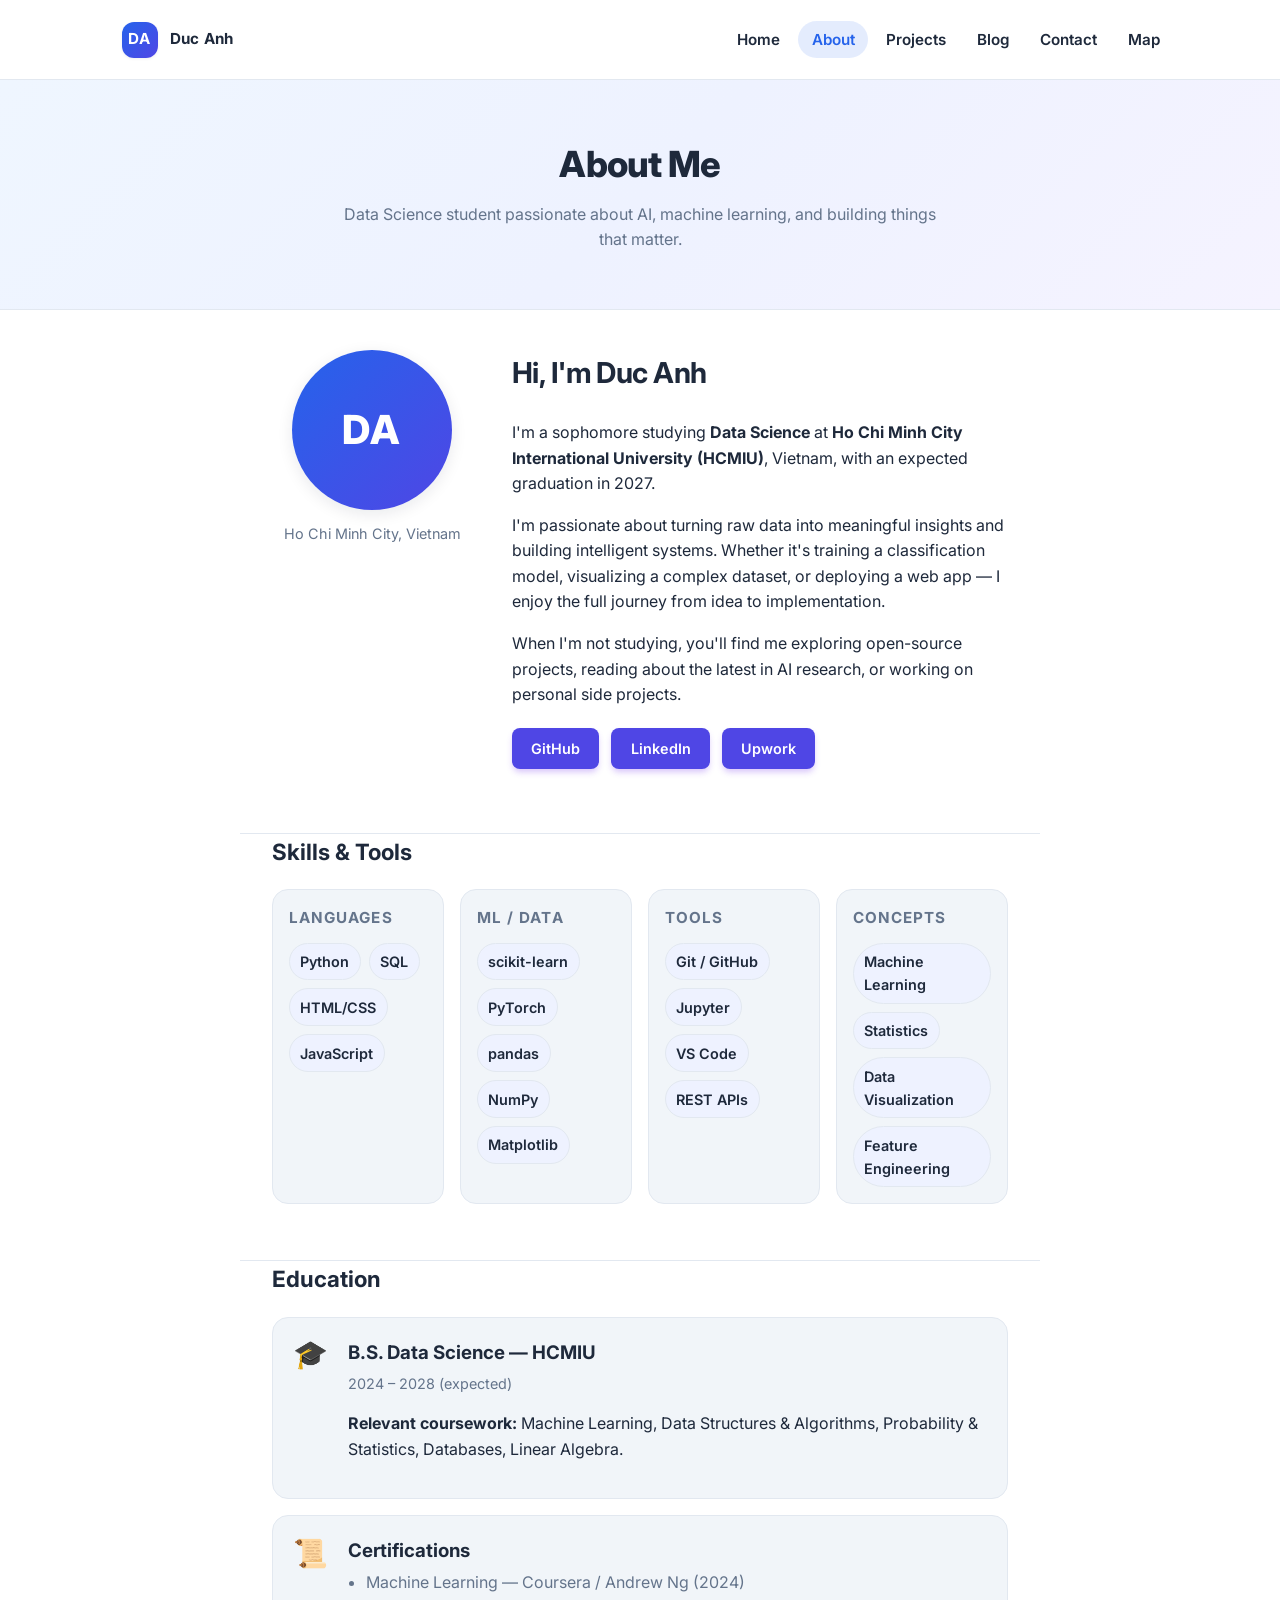
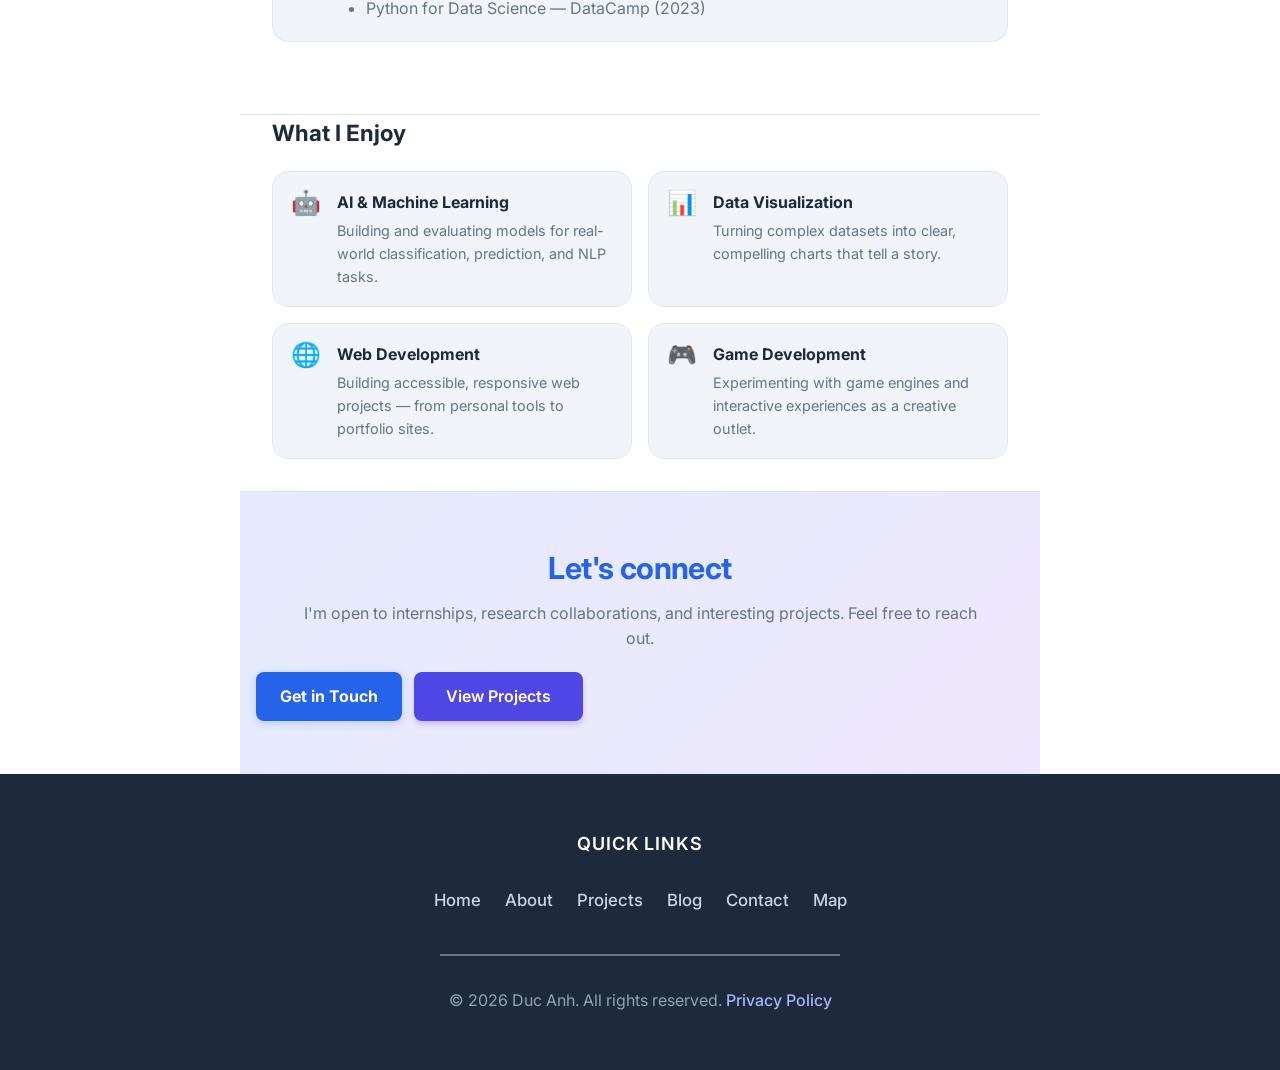
==== commit f5f79b98: "Refresh project content and unify site navigation Fix projects page stability, standardize navbar be" ====
--- a/about.html
+++ b/about.html
@@ -6,18 +6,27 @@
     <meta name="description" content="About Duc Anh - Data Science student at HCMIU, Vietnam. Background, skills, and interests.">
     <title>About | Duc Anh</title>
     <link rel="stylesheet" href="css/style.css">
+    <link rel="icon" type="image/png" href="assets/img/favicon.ico">
 </head>
 <body>
-    <header>
-        <nav aria-label="Main navigation">
-            <ul id="nav-container"></ul>
+    <header class="site-header">
+        <nav class="site-nav" aria-label="Main navigation">
+            <a class="brand" href="index.html" aria-label="Go to homepage">
+                <span class="brand-mark" aria-hidden="true">DA</span>
+                <span class="brand-text">Duc Anh</span>
+            </a>
+            <button class="nav-toggle" type="button" aria-expanded="false" aria-controls="primary-nav">
+                <span class="nav-toggle-label">Menu</span>
+            </button>
+            <ul id="primary-nav" class="nav-links"></ul>
             <noscript>
-                <ul>
+                <ul class="nav-links is-open">
                     <li><a href="index.html">Home</a></li>
-                    <li><a href="about.html">About</a></li>
+                    <li><a href="about.html" aria-current="page">About</a></li>
                     <li><a href="projects.html">Projects</a></li>
                     <li><a href="blog.html">Blog</a></li>
                     <li><a href="contact.html">Contact</a></li>
+                    <li><a href="map.html">Map</a></li>
                 </ul>
             </noscript>
         </nav>
@@ -104,7 +113,7 @@
                 <div class="about-edu-icon">🎓</div>
                 <div>
                     <h3>B.S. Data Science — HCMIU</h3>
-                    <p class="timeline-meta">2023 – 2027 (expected)</p>
+                    <p class="timeline-meta">2024 – 2028 (expected)</p>
                     <p><strong>Relevant coursework:</strong> Machine Learning, Data Structures &amp; Algorithms, Probability &amp; Statistics, Databases, Linear Algebra.</p>
                 </div>
             </div>
@@ -174,6 +183,7 @@
             <a href="projects.html">Projects</a>
             <a href="blog.html">Blog</a>
             <a href="contact.html">Contact</a>
+            <a href="map.html">Map</a>
         </div>
         <hr class="footer-divider">
         <p class="footer-copy">&copy; 2026 Duc Anh. <span>All rights reserved.</span> <a href="policy.html">Privacy Policy</a></p>
